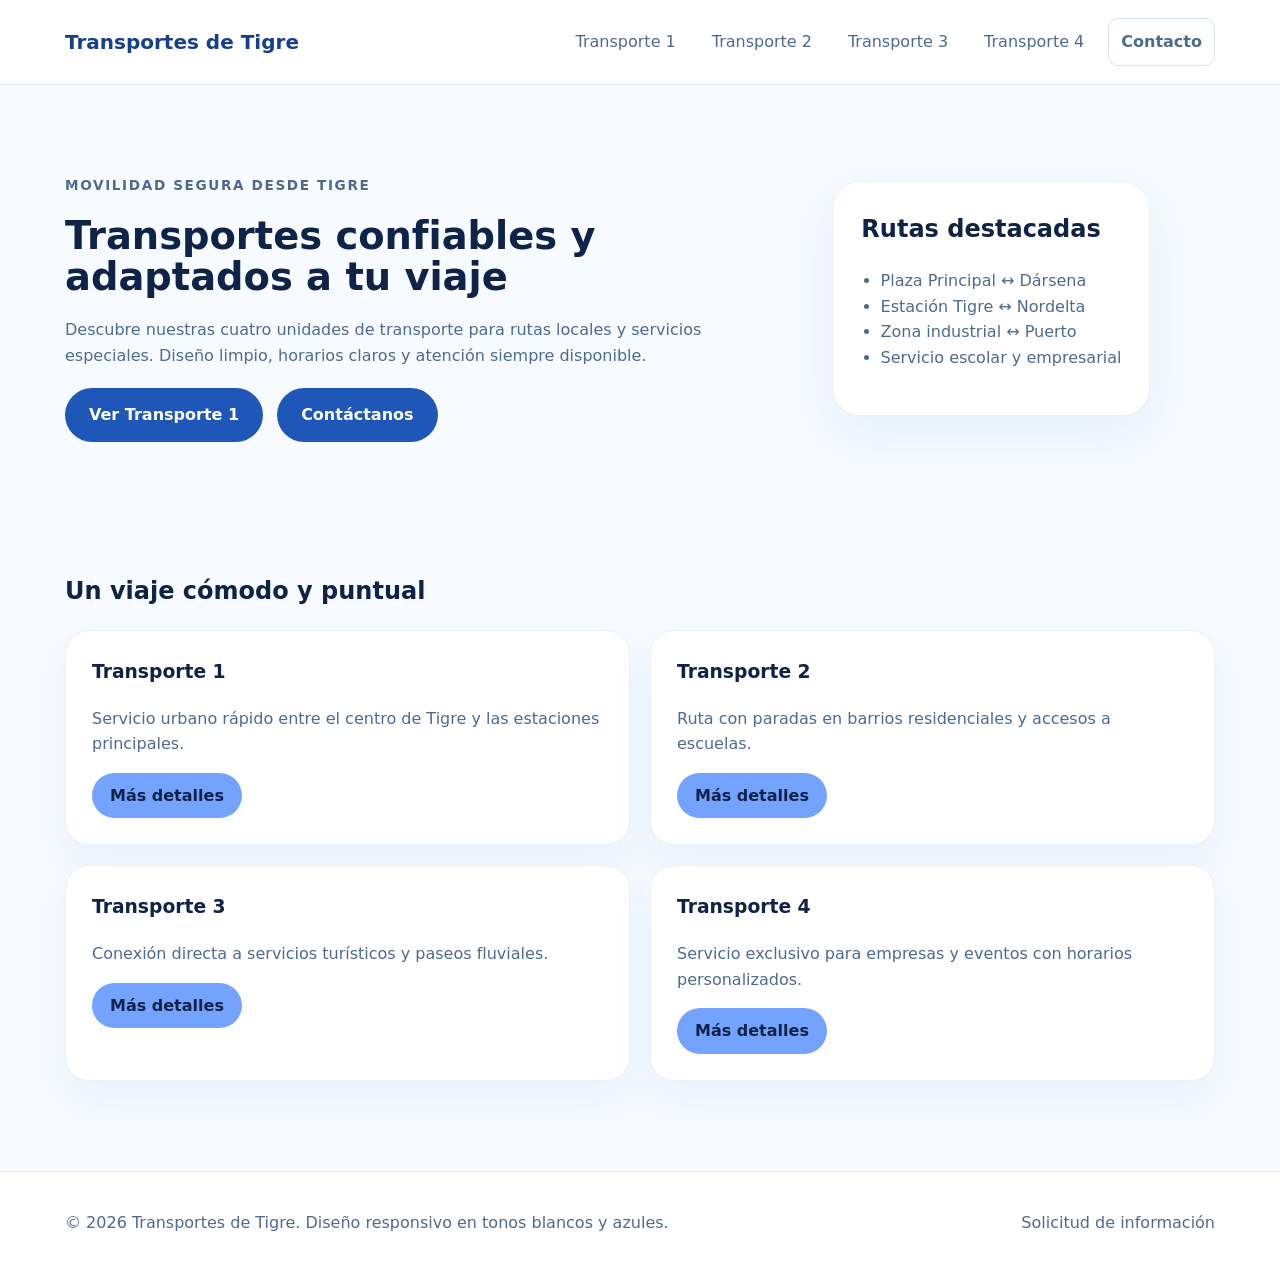
==== Trabajo grupal/index.html @ 33323407 "Primera carga Basico, estilos, y 4 paginas de transporte + contacto." ====
<!DOCTYPE html>
<html lang="es">
<head>
  <meta charset="UTF-8">
  <meta name="viewport" content="width=device-width, initial-scale=1.0">
  <title>Transportes de Tigre</title>
  <link rel="stylesheet" href="Estilo/styles.css">
</head>
<body>
  <header class="site-header">
    <div class="container header-inner">
      <a class="brand" href="index.html">Transportes de Tigre</a>
      <nav class="site-nav">
        <a href="transporte1.html">Transporte 1</a>
        <a href="transporte2.html">Transporte 2</a>
        <a href="transporte3.html">Transporte 3</a>
        <a href="transporte4.html">Transporte 4</a>
        <a href="contacto.html" class="button button-outline">Contacto</a>
      </nav>
    </div>
  </header>

  <main>
    <section class="hero section-hero">
      <div class="container hero-content">
        <div>
          <p class="eyebrow">Movilidad segura desde Tigre</p>
          <h1>Transportes confiables y adaptados a tu viaje</h1>
          <p>Descubre nuestras cuatro unidades de transporte para rutas locales y servicios especiales. Diseño limpio, horarios claros y atención siempre disponible.</p>
          <div class="hero-actions">
            <a href="transporte1.html" class="button">Ver Transporte 1</a>
            <a href="contacto.html" class="button button-secondary">Contáctanos</a>
          </div>
        </div>
        <div class="hero-card">
          <div class="hero-card-inner">
            <h2>Rutas destacadas</h2>
            <ul>
              <li>Plaza Principal ↔ Dársena</li>
              <li>Estación Tigre ↔ Nordelta</li>
              <li>Zona industrial ↔ Puerto</li>
              <li>Servicio escolar y empresarial</li>
            </ul>
          </div>
        </div>
      </div>
    </section>

    <section class="section-features">
      <div class="container">
        <h2>Un viaje cómodo y puntual</h2>
        <div class="grid cards-grid">
          <article class="card">
            <h3>Transporte 1</h3>
            <p>Servicio urbano rápido entre el centro de Tigre y las estaciones principales.</p>
            <a href="transporte1.html" class="button button-small">Más detalles</a>
          </article>
          <article class="card">
            <h3>Transporte 2</h3>
            <p>Ruta con paradas en barrios residenciales y accesos a escuelas.</p>
            <a href="transporte2.html" class="button button-small">Más detalles</a>
          </article>
          <article class="card">
            <h3>Transporte 3</h3>
            <p>Conexión directa a servicios turísticos y paseos fluviales.</p>
            <a href="transporte3.html" class="button button-small">Más detalles</a>
          </article>
          <article class="card">
            <h3>Transporte 4</h3>
            <p>Servicio exclusivo para empresas y eventos con horarios personalizados.</p>
            <a href="transporte4.html" class="button button-small">Más detalles</a>
          </article>
        </div>
      </div>
    </section>
  </main>

  <footer class="site-footer">
    <div class="container footer-inner">
      <p>© 2026 Transportes de Tigre. Diseño responsivo en tonos blancos y azules.</p>
      <a href="contacto.html">Solicitud de información</a>
    </div>
  </footer>
</body>
</html>
---- Trabajo grupal/Estilo/styles.css ----
:root {
  --bg: #f7fbff;
  --surface: #ffffff;
  --surface-strong: #e6f0ff;
  --text: #0f2247;
  --text-muted: #4d6b8f;
  --primary: #1e57b8;
  --primary-dark: #173f8f;
  --accent: #74a3ff;
  --border: #d6e4ff;
  --shadow: 0 18px 50px rgba(30, 87, 184, 0.08);
}

* {
  box-sizing: border-box;
}

html {
  scroll-behavior: smooth;
}

body {
  margin: 0;
  font-family: Inter, system-ui, -apple-system, BlinkMacSystemFont, "Segoe UI", sans-serif;
  color: var(--text);
  background: var(--bg);
  line-height: 1.6;
}

img {
  max-width: 100%;
  display: block;
}

a {
  color: inherit;
  text-decoration: none;
}

.container {
  width: min(1150px, calc(100% - 32px));
  margin: 0 auto;
}

.site-header {
  background: rgba(255, 255, 255, 0.94);
  position: sticky;
  top: 0;
  z-index: 20;
  border-bottom: 1px solid rgba(30, 87, 184, 0.12);
  backdrop-filter: blur(12px);
}

.header-inner {
  display: flex;
  align-items: center;
  justify-content: space-between;
  gap: 20px;
  padding: 18px 0;
}

.brand {
  font-size: 1.25rem;
  font-weight: 700;
  color: var(--primary-dark);
}

.site-nav {
  display: flex;
  flex-wrap: wrap;
  gap: 12px;
  align-items: center;
}

.site-nav a {
  color: var(--text-muted);
  padding: 10px 12px;
  border-radius: 10px;
  transition: background 0.3s ease, color 0.3s ease;
}

.site-nav a:hover,
.site-nav a:focus-visible {
  background: var(--surface-strong);
  color: var(--primary-dark);
}

.button,
.button-small {
  display: inline-flex;
  align-items: center;
  justify-content: center;
  border: none;
  border-radius: 999px;
  font-weight: 600;
  cursor: pointer;
  transition: transform 0.2s ease, background 0.2s ease;
}

.button {
  padding: 14px 24px;
  background: var(--primary);
  color: #fff;
}

.button:hover,
.button:focus-visible {
  transform: translateY(-1px);
  background: var(--primary-dark);
}

.button-small {
  padding: 10px 18px;
  background: var(--accent);
  color: var(--text);
}

.button-outline {
  padding: 10px 18px;
  background: transparent;
  border: 1px solid rgba(30, 87, 184, 0.18);
}

.section-hero {
  padding: 70px 0 50px;
}

.hero-content {
  display: grid;
  grid-template-columns: minmax(0, 1.2fr) minmax(300px, 0.8fr);
  gap: 32px;
  align-items: center;
}

.eyebrow {
  margin: 0 0 16px;
  color: var(--primary);
  font-weight: 700;
  text-transform: uppercase;
  letter-spacing: 0.12em;
  font-size: 0.85rem;
}

.hero-content h1,
.page-header h1 {
  margin: 0;
  font-size: clamp(2.2rem, 3vw, 3.5rem);
  line-height: 1.05;
}

.hero-content p,
.page-header p,
.section-text {
  max-width: 680px;
  color: var(--text-muted);
  margin: 20px 0;
}

.hero-actions {
  display: flex;
  flex-wrap: wrap;
  gap: 14px;
  margin-top: 18px;
}

.hero-card {
  display: flex;
  justify-content: center;
}

.hero-card-inner {
  background: var(--surface);
  border-radius: 28px;
  padding: 28px;
  box-shadow: var(--shadow);
  border: 1px solid rgba(30, 87, 184, 0.08);
}

.hero-card-inner h2 {
  margin-top: 0;
}

.hero-card-inner ul {
  padding-left: 1.2rem;
  color: var(--text-muted);
}

.section-features {
  padding: 60px 0 90px;
}

.grid.cards-grid {
  display: grid;
  grid-template-columns: repeat(2, minmax(0, 1fr));
  gap: 20px;
}

.card {
  background: var(--surface);
  border-radius: 24px;
  padding: 26px;
  border: 1px solid rgba(30, 87, 184, 0.08);
  box-shadow: 0 18px 40px rgba(30, 87, 184, 0.06);
}

.card h3 {
  margin-top: 0;
}

.card p {
  color: var(--text-muted);
}

.page-section {
  padding: 70px 0 90px;
}

.page-header {
  margin-bottom: 36px;
}

.split-layout {
  display: grid;
  grid-template-columns: repeat(2, minmax(0, 1fr));
  gap: 40px;
  align-items: center;
}

.reverse-layout {
  direction: rtl;
}

.reverse-layout > * {
  direction: ltr;
}

.responsive-image {
  width: 100%;
  border-radius: 28px;
  background: linear-gradient(180deg, rgba(30,87,184,0.12), rgba(116,163,255,0.12));
  border: 1px solid rgba(30, 87, 184, 0.1);
}

.feature-list {
  list-style: disc;
  padding-left: 1.2rem;
  color: var(--text-muted);
}

.feature-list li {
  margin-bottom: 10px;
}

.contact-form {
  display: grid;
  gap: 16px;
  background: var(--surface);
  padding: 32px;
  border-radius: 28px;
  border: 1px solid rgba(30, 87, 184, 0.08);
  box-shadow: var(--shadow);
}

.contact-form label {
  font-weight: 600;
}

.contact-form input,
.contact-form textarea,
.contact-form select {
  width: 100%;
  border-radius: 16px;
  border: 1px solid rgba(30, 87, 184, 0.16);
  padding: 14px 16px;
  background: #fcfeff;
  color: var(--text);
}

.contact-form textarea {
  resize: vertical;
}

.info-box {
  margin-top: 24px;
  padding: 24px;
  border-radius: 24px;
  background: rgba(30, 87, 184, 0.08);
  border: 1px solid rgba(30, 87, 184, 0.12);
}

.info-box h2 {
  margin-top: 0;
}

.site-footer {
  background: #ffffff;
  border-top: 1px solid rgba(30, 87, 184, 0.12);
  padding: 22px 0;
}

.footer-inner {
  display: flex;
  justify-content: space-between;
  gap: 16px;
  align-items: center;
  color: var(--text-muted);
}

@media (max-width: 860px) {
  .hero-content,
  .split-layout,
  .grid.cards-grid,
  .footer-inner {
    grid-template-columns: 1fr;
  }

  .hero-card,
  .page-header,
  .info-box {
    margin-top: 24px;
  }
}

@media (max-width: 640px) {
  .site-header {
    padding: 0 0 0;
  }

  .header-inner {
    flex-direction: column;
    align-items: flex-start;
  }

  .site-nav {
    width: 100%;
    justify-content: flex-start;
  }

  .site-nav a {
    padding: 10px 14px;
  }

  .hero-content {
    gap: 20px;
  }

  .button,
  .button-small,
  .button-outline {
    width: 100%;
  }
}
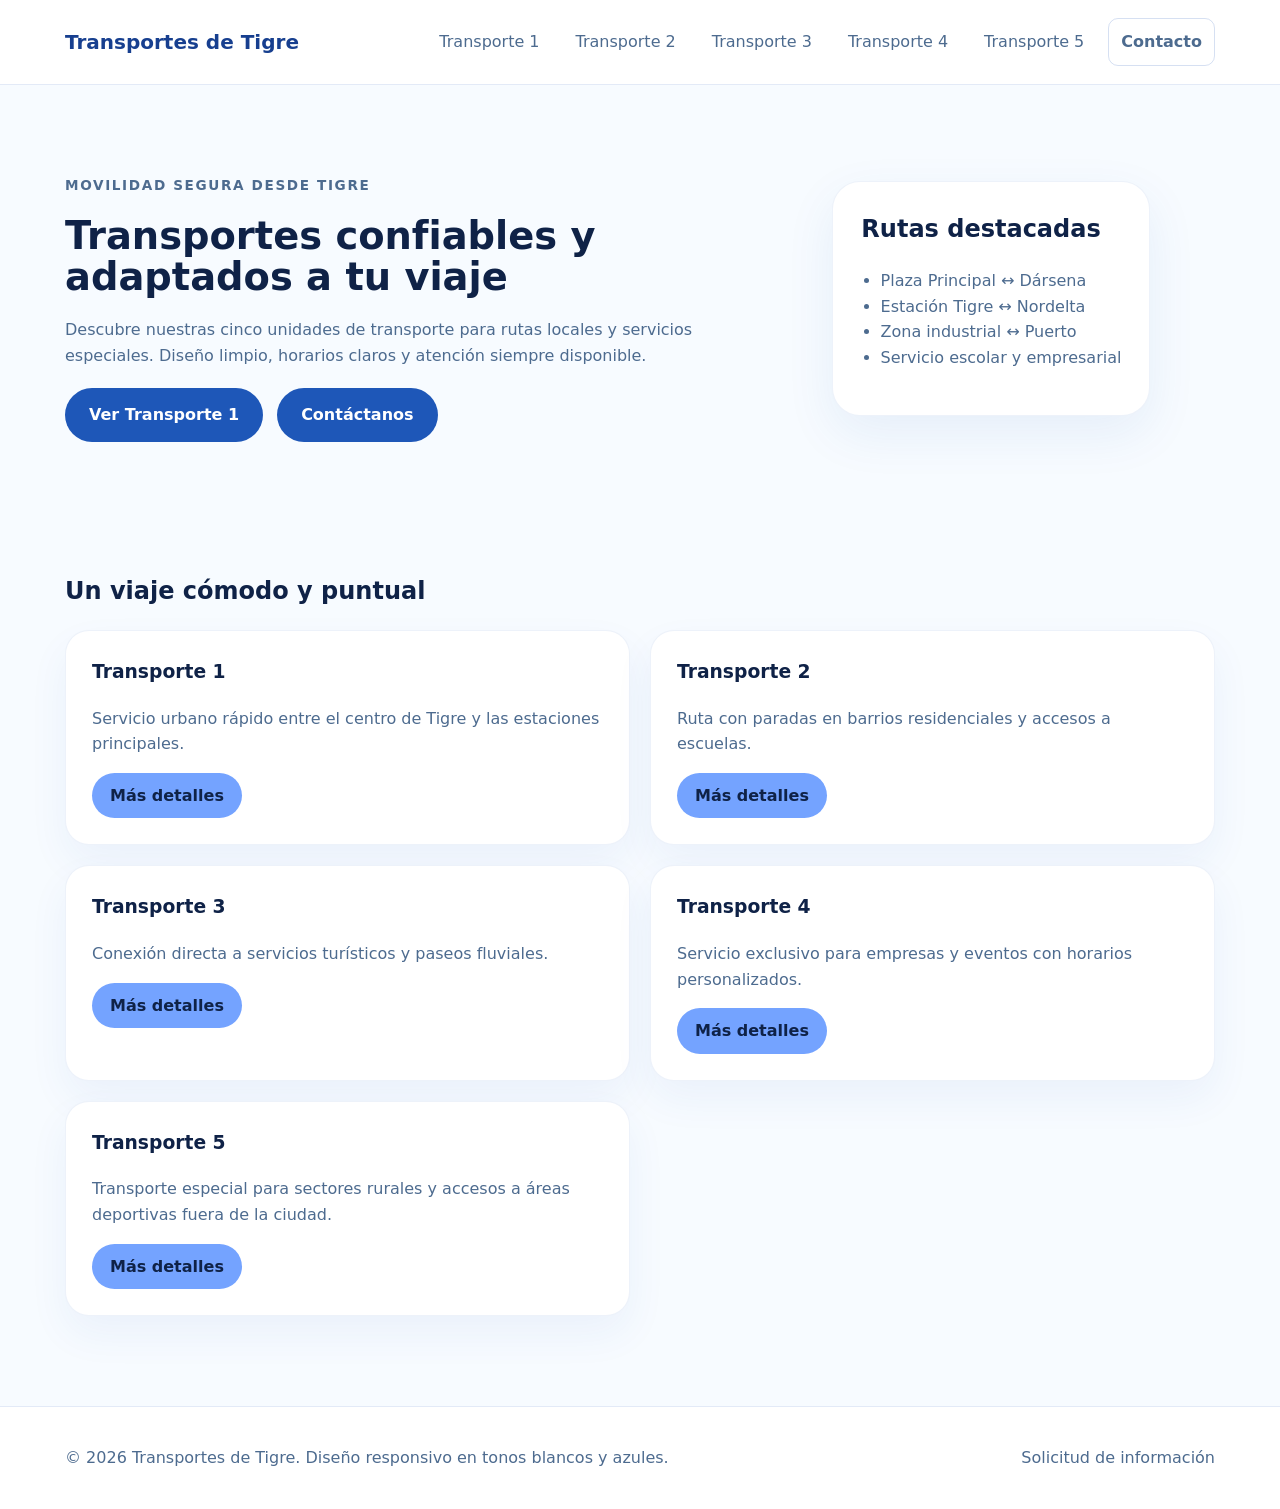
==== commit 7d099086: "Primera carga actualizada" ====
--- a/Trabajo grupal/index.html
+++ b/Trabajo grupal/index.html
@@ -15,6 +15,7 @@
         <a href="transporte2.html">Transporte 2</a>
         <a href="transporte3.html">Transporte 3</a>
         <a href="transporte4.html">Transporte 4</a>
+        <a href="transporte5.html">Transporte 5</a>
         <a href="contacto.html" class="button button-outline">Contacto</a>
       </nav>
     </div>
@@ -26,7 +27,7 @@
         <div>
           <p class="eyebrow">Movilidad segura desde Tigre</p>
           <h1>Transportes confiables y adaptados a tu viaje</h1>
-          <p>Descubre nuestras cuatro unidades de transporte para rutas locales y servicios especiales. Diseño limpio, horarios claros y atención siempre disponible.</p>
+          <p>Descubre nuestras cinco unidades de transporte para rutas locales y servicios especiales. Diseño limpio, horarios claros y atención siempre disponible.</p>
           <div class="hero-actions">
             <a href="transporte1.html" class="button">Ver Transporte 1</a>
             <a href="contacto.html" class="button button-secondary">Contáctanos</a>
@@ -70,6 +71,11 @@
             <p>Servicio exclusivo para empresas y eventos con horarios personalizados.</p>
             <a href="transporte4.html" class="button button-small">Más detalles</a>
           </article>
+          <article class="card">
+            <h3>Transporte 5</h3>
+            <p>Transporte especial para sectores rurales y accesos a áreas deportivas fuera de la ciudad.</p>
+            <a href="transporte5.html" class="button button-small">Más detalles</a>
+          </article>
         </div>
       </div>
     </section>
